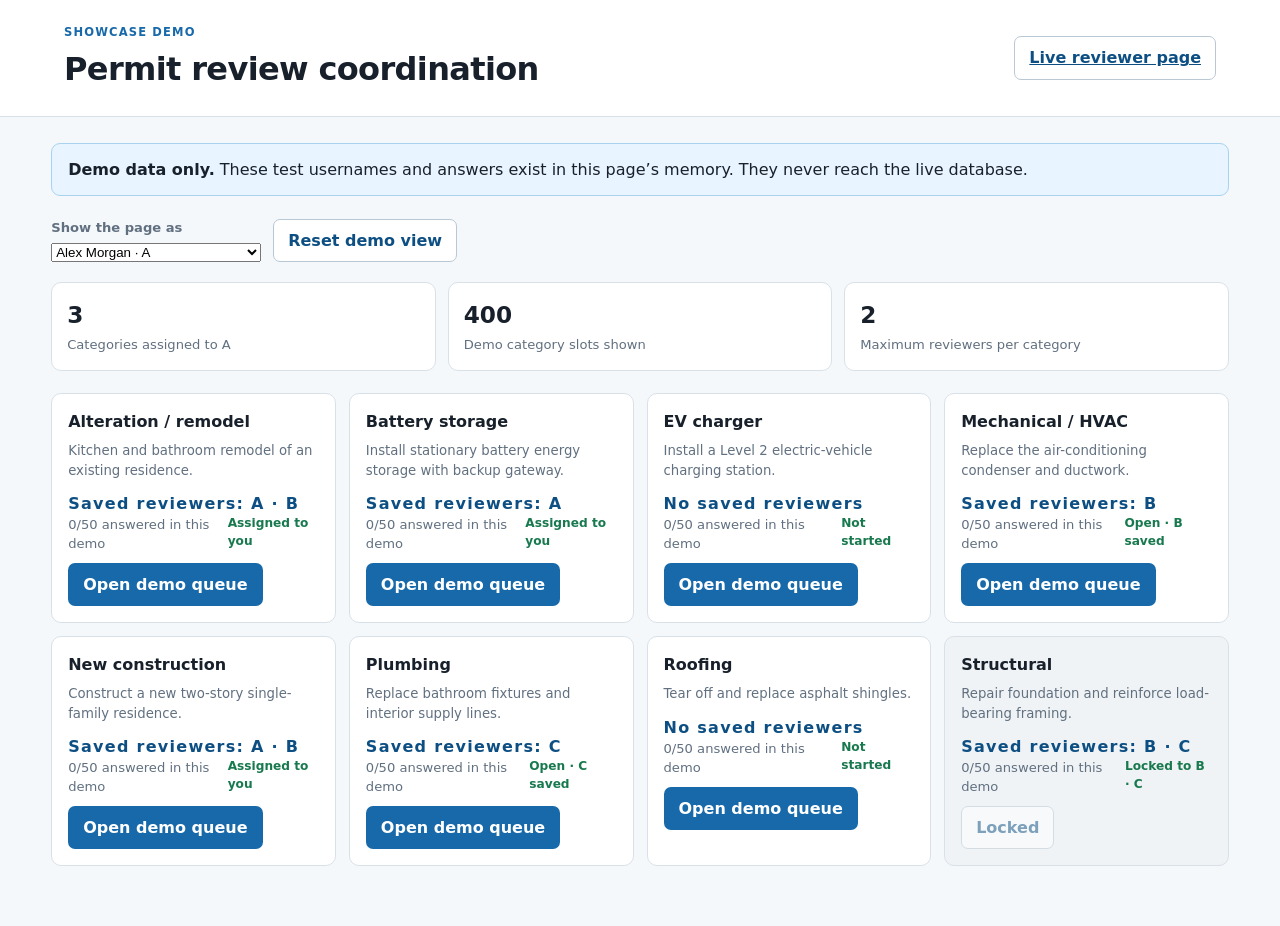
==== showcase.html @ 45c5281c "Add live staticver review backend" ====
<!doctype html>
<html lang="en">
<head>
  <meta charset="utf-8">
  <meta name="viewport" content="width=device-width, initial-scale=1">
  <title>Permit review showcase</title>
  <link rel="stylesheet" href="styles.css">
  <style>
    .demo-banner { background:#e8f4ff; border:1px solid #a9d2ee; border-radius:9px; padding:14px 16px; margin-bottom:22px; }
    .demo-controls { display:flex; gap:12px; align-items:end; flex-wrap:wrap; margin:20px 0; }
    .demo-controls label { display:grid; gap:6px; font-size:.82rem; font-weight:700; color:var(--muted); }
    .demo-controls select { min-width:210px; }
    .demo-queue { display:grid; grid-template-columns:repeat(auto-fit,minmax(270px,1fr)); gap:13px; }
    .demo-card { background:#fff; border:1px solid var(--line); border-radius:10px; padding:16px; }
    .demo-card h3 { margin:0 0 8px; font-size:1rem; }
    .demo-card p { color:var(--muted); font-size:.83rem; margin-bottom:12px; }
    .demo-card .initials { color:var(--blue-dark); font-weight:800; letter-spacing:.08em; }
    .demo-card.locked { background:#f0f3f5; }
    .demo-card button { margin-top:10px; }
    .demo-review { margin-top:22px; background:#fff; border:1px solid var(--line); border-radius:10px; padding:22px; }
    .demo-review[hidden] { display:none; }
  </style>
</head>
<body>
  <header class="site-header">
    <div><div class="eyebrow">Showcase demo</div><h1>Permit review coordination</h1></div>
    <a class="button secondary" href="/">Live reviewer page</a>
  </header>
  <main class="page-shell">
    <div class="demo-banner"><strong>Demo data only.</strong> These test usernames and answers exist in this page’s memory. They never reach the live database.</div>
    <div class="demo-controls">
      <label>Show the page as
        <select id="demoReviewer"><option value="Alex Morgan">Alex Morgan · A</option><option value="Brian Lee">Brian Lee · B</option><option value="Casey Patel">Casey Patel · C</option></select>
      </label>
      <button class="button secondary" id="resetDemo">Reset demo view</button>
    </div>
    <div id="demoSummary" class="summary-grid"></div>
    <div id="demoQueue" class="demo-queue"></div>
    <article id="demoReview" class="demo-review" hidden></article>
  </main>
  <script>
    const demo = {
      "ALTERATION_REMODEL": {label:"Alteration / remodel", permits:50, reviewers:["A","B"], sample:"Kitchen and bathroom remodel of an existing residence."},
      "BATTERY_STORAGE": {label:"Battery storage", permits:50, reviewers:["A"], sample:"Install stationary battery energy storage with backup gateway."},
      "EV_CHARGER": {label:"EV charger", permits:50, reviewers:[], sample:"Install a Level 2 electric-vehicle charging station."},
      "MECHANICAL_HVAC": {label:"Mechanical / HVAC", permits:50, reviewers:["B"], sample:"Replace the air-conditioning condenser and ductwork."},
      "NEW_CONSTRUCTION": {label:"New construction", permits:50, reviewers:["A","B"], sample:"Construct a new two-story single-family residence."},
      "PLUMBING": {label:"Plumbing", permits:50, reviewers:["C"], sample:"Replace bathroom fixtures and interior supply lines."},
      "ROOFING": {label:"Roofing", permits:50, reviewers:[], sample:"Tear off and replace asphalt shingles."},
      "STRUCTURAL": {label:"Structural", permits:50, reviewers:["B","C"], sample:"Repair foundation and reinforce load-bearing framing."}
    };
    const names = {"Alex Morgan":"A", "Brian Lee":"B", "Casey Patel":"C"};
    function render() {
      const current = names[document.querySelector('#demoReviewer').value];
      const categories = Object.values(demo);
      const assigned = categories.filter(c => c.reviewers.includes(current)).length;
      document.querySelector('#demoSummary').innerHTML = `<div class="summary-card"><span class="summary-value">${assigned}</span><span class="summary-label">Categories assigned to ${current}</span></div><div class="summary-card"><span class="summary-value">${categories.length * 50}</span><span class="summary-label">Demo category slots shown</span></div><div class="summary-card"><span class="summary-value">2</span><span class="summary-label">Maximum reviewers per category</span></div>`;
      document.querySelector('#demoQueue').innerHTML = categories.map((c, index) => { const locked = c.reviewers.length >= 2 && !c.reviewers.includes(current); const status = locked ? `Locked to ${c.reviewers.join(' · ')}` : c.reviewers.includes(current) ? 'Assigned to you' : c.reviewers.length ? `Open · ${c.reviewers.join(' · ')} saved` : 'Not started'; return `<article class="demo-card ${locked?'locked':''}"><h3>${c.label}</h3><p>${c.sample}</p><div class="initials">${c.reviewers.length ? 'Saved reviewers: '+c.reviewers.join(' · ') : 'No saved reviewers'}</div><div class="category-subline"><span>0/${c.permits} answered in this demo</span><span class="category-status">${status}</span></div><button class="button ${locked?'secondary':'primary'} demo-open" data-key="${Object.keys(demo)[index]}" ${locked?'disabled':''}>${locked?'Locked':'Open demo queue'}</button></article>`; }).join('');
      document.querySelectorAll('.demo-open').forEach(b => b.addEventListener('click', () => { const c = demo[b.dataset.key]; const panel = document.querySelector('#demoReview'); panel.hidden = false; panel.innerHTML = `<div class="eyebrow">Demo queue</div><h2>${c.label}</h2><p><strong>Example permit:</strong> ${c.sample}</p><p><strong>Saved reviewer initials:</strong> ${c.reviewers.join(' · ') || 'None'}<br><strong>Current demo reviewer:</strong> ${current} · ${names[document.querySelector('#demoReviewer').value]}</p><div class="notice info">A real saved answer would add this reviewer’s initial and start the server timing record. This showcase does not write anything.</div>`; panel.scrollIntoView({behavior:'smooth'}); }));
    }
    document.querySelector('#demoReviewer').addEventListener('change', render); document.querySelector('#resetDemo').addEventListener('click', render); render();
  </script>
</body>
</html>
---- styles.css ----
:root {
  --ink: #18212b;
  --muted: #617080;
  --line: #d9e1e8;
  --panel: #ffffff;
  --wash: #f5f8fb;
  --blue: #1769aa;
  --blue-dark: #0d4f83;
  --green: #18794e;
  --amber-bg: #fff6dc;
  --amber-line: #ead18a;
  font-family: Inter, ui-sans-serif, system-ui, -apple-system, BlinkMacSystemFont, "Segoe UI", sans-serif;
}
* { box-sizing: border-box; }
body { margin: 0; color: var(--ink); background: var(--wash); line-height: 1.45; }
button, input, textarea { font: inherit; }
.site-header { background: #fff; border-bottom: 1px solid var(--line); padding: 24px clamp(20px, 5vw, 72px); display: flex; justify-content: space-between; gap: 20px; align-items: center; }
h1, h2, p { margin-top: 0; }
h1 { margin-bottom: 0; font-size: clamp(1.45rem, 2.7vw, 2rem); letter-spacing: -.02em; }
h2 { margin-bottom: 8px; font-size: 1.35rem; }
.eyebrow { color: var(--blue); text-transform: uppercase; letter-spacing: .1em; font-size: .72rem; font-weight: 750; margin-bottom: 5px; }
.header-actions, .review-actions { display: flex; gap: 10px; align-items: center; }
.page-shell { max-width: 1320px; margin: 0 auto; padding: 26px clamp(16px, 4vw, 54px) 60px; }
.notice { border: 1px solid var(--line); border-radius: 9px; padding: 12px 15px; margin-bottom: 22px; font-size: .91rem; }
.notice.warning { background: var(--amber-bg); border-color: var(--amber-line); }
.notice.info { background: #eef7ff; border-color: #b9d9f2; margin-top: 15px; }
.intro-row { display: flex; justify-content: space-between; gap: 24px; align-items: end; margin: 22px 0 10px; }
.muted { color: var(--muted); }
.name-field, .notes-field { display: grid; gap: 7px; font-size: .82rem; font-weight: 700; color: var(--muted); }
input, textarea { color: var(--ink); background: #fff; border: 1px solid #bdc9d4; border-radius: 7px; padding: 10px 12px; }
.name-field input { min-width: 250px; }
.button { border: 1px solid transparent; border-radius: 7px; cursor: pointer; padding: 9px 14px; font-weight: 700; }
.button.primary { color: #fff; background: var(--blue); }
.button.primary:hover { background: var(--blue-dark); }
.button.secondary { color: var(--blue-dark); background: #fff; border-color: #b9c8d5; }
.button:disabled { cursor: not-allowed; opacity: .5; }
.status-line { min-height: 26px; color: var(--muted); font-size: .88rem; }
.summary-grid { display: grid; grid-template-columns: repeat(3, 1fr); gap: 12px; margin: 8px 0 22px; }
.summary-card { background: var(--panel); border: 1px solid var(--line); border-radius: 10px; padding: 15px; }
.summary-value { display: block; font-size: 1.45rem; font-weight: 760; }
.summary-label { color: var(--muted); font-size: .82rem; }
.category-grid { display: grid; grid-template-columns: repeat(auto-fit, minmax(270px, 1fr)); gap: 13px; }
.category-card { background: var(--panel); border: 1px solid var(--line); border-radius: 10px; padding: 16px; display: flex; flex-direction: column; gap: 12px; min-height: 164px; }
.category-card h3 { font-size: 1rem; margin: 0; }
.category-subline { color: var(--muted); font-size: .82rem; display: flex; justify-content: space-between; gap: 8px; }
.category-status { font-size: .76rem; font-weight: 750; color: var(--green); }
.category-card .button { align-self: start; margin-top: auto; }
.claim-preview { color: var(--muted); font-size: .78rem; min-height: 19px; }
.review-toolbar { display: flex; align-items: center; gap: 18px; margin-bottom: 22px; }
.review-toolbar > div:nth-child(2) { flex: 1; }
.reviewer-badge { background: #e5f1fa; color: var(--blue-dark); border-radius: 99px; padding: 7px 12px; font-size: .82rem; font-weight: 750; }
.review-layout { display: grid; grid-template-columns: 280px minmax(0, 1fr); gap: 18px; align-items: start; }
.queue-sidebar, .review-card { background: var(--panel); border: 1px solid var(--line); border-radius: 10px; }
.queue-sidebar { overflow: hidden; max-height: calc(100vh - 180px); overflow-y: auto; }
.sidebar-heading { padding: 13px 15px; border-bottom: 1px solid var(--line); font-size: .78rem; font-weight: 750; color: var(--muted); text-transform: uppercase; letter-spacing: .06em; display: flex; justify-content: space-between; }
.queue-item { width: 100%; text-align: left; padding: 12px 15px; border: 0; border-bottom: 1px solid #edf1f4; background: #fff; cursor: pointer; color: var(--ink); }
.queue-item:hover, .queue-item.selected { background: #eef7ff; }
.queue-item .queue-number { color: var(--muted); font-size: .75rem; }
.queue-item .queue-summary { display: block; white-space: nowrap; overflow: hidden; text-overflow: ellipsis; font-size: .81rem; margin: 3px 0; }
.queue-item .queue-reviewers { color: var(--blue); font-size: .72rem; }
.review-card { padding: clamp(18px, 4vw, 34px); }
.permit-topline, .claim-line { display: flex; justify-content: space-between; gap: 15px; color: var(--muted); font-size: .8rem; font-weight: 700; }
.permit-description { font-size: clamp(1.2rem, 2vw, 1.6rem); font-weight: 680; letter-spacing: -.015em; margin: 25px 0 12px; }
.permit-meta { color: var(--muted); font-size: .86rem; padding-bottom: 18px; border-bottom: 1px solid var(--line); }
.claim-line { padding: 15px 0 0; }
.claim-line span:last-child { color: var(--blue-dark); }
fieldset { border: 0; padding: 0; margin: 28px 0 20px; }
legend { font-weight: 760; margin-bottom: 12px; }
.choice { display: flex; gap: 11px; border: 1px solid var(--line); border-radius: 8px; padding: 12px 14px; margin: 8px 0; cursor: pointer; }
.choice:has(input:checked) { background: #eef7ff; border-color: #78b1d8; }
.choice span { display: grid; gap: 2px; }
.choice small { color: var(--muted); }
.notes-field { margin: 22px 0; }
.notes-field textarea { resize: vertical; min-height: 92px; }
.notes-field .muted { font-weight: 500; margin-left: 6px; }
.keyboard-hint { color: var(--muted); font-size: .76rem; margin-top: 12px; }
dialog { border: 0; border-radius: 12px; box-shadow: 0 18px 60px #10213340; max-width: 540px; padding: 0; color: var(--ink); }
dialog::backdrop { background: #13243580; }
.dialog-header { display: flex; justify-content: space-between; align-items: center; border-bottom: 1px solid var(--line); padding: 16px 20px; }
.dialog-header h2 { margin: 0; }
.icon-button { border: 0; background: transparent; font-size: 1.6rem; cursor: pointer; color: var(--muted); }
.help-content { padding: 20px; }
@media (max-width: 800px) { .site-header, .intro-row, .review-toolbar { align-items: flex-start; flex-direction: column; } .header-actions { width: 100%; } .name-field, .name-field input { width: 100%; min-width: 0; } .summary-grid { grid-template-columns: 1fr; } .review-layout { grid-template-columns: 1fr; } .queue-sidebar { max-height: 250px; } .reviewer-badge { align-self: flex-start; } }
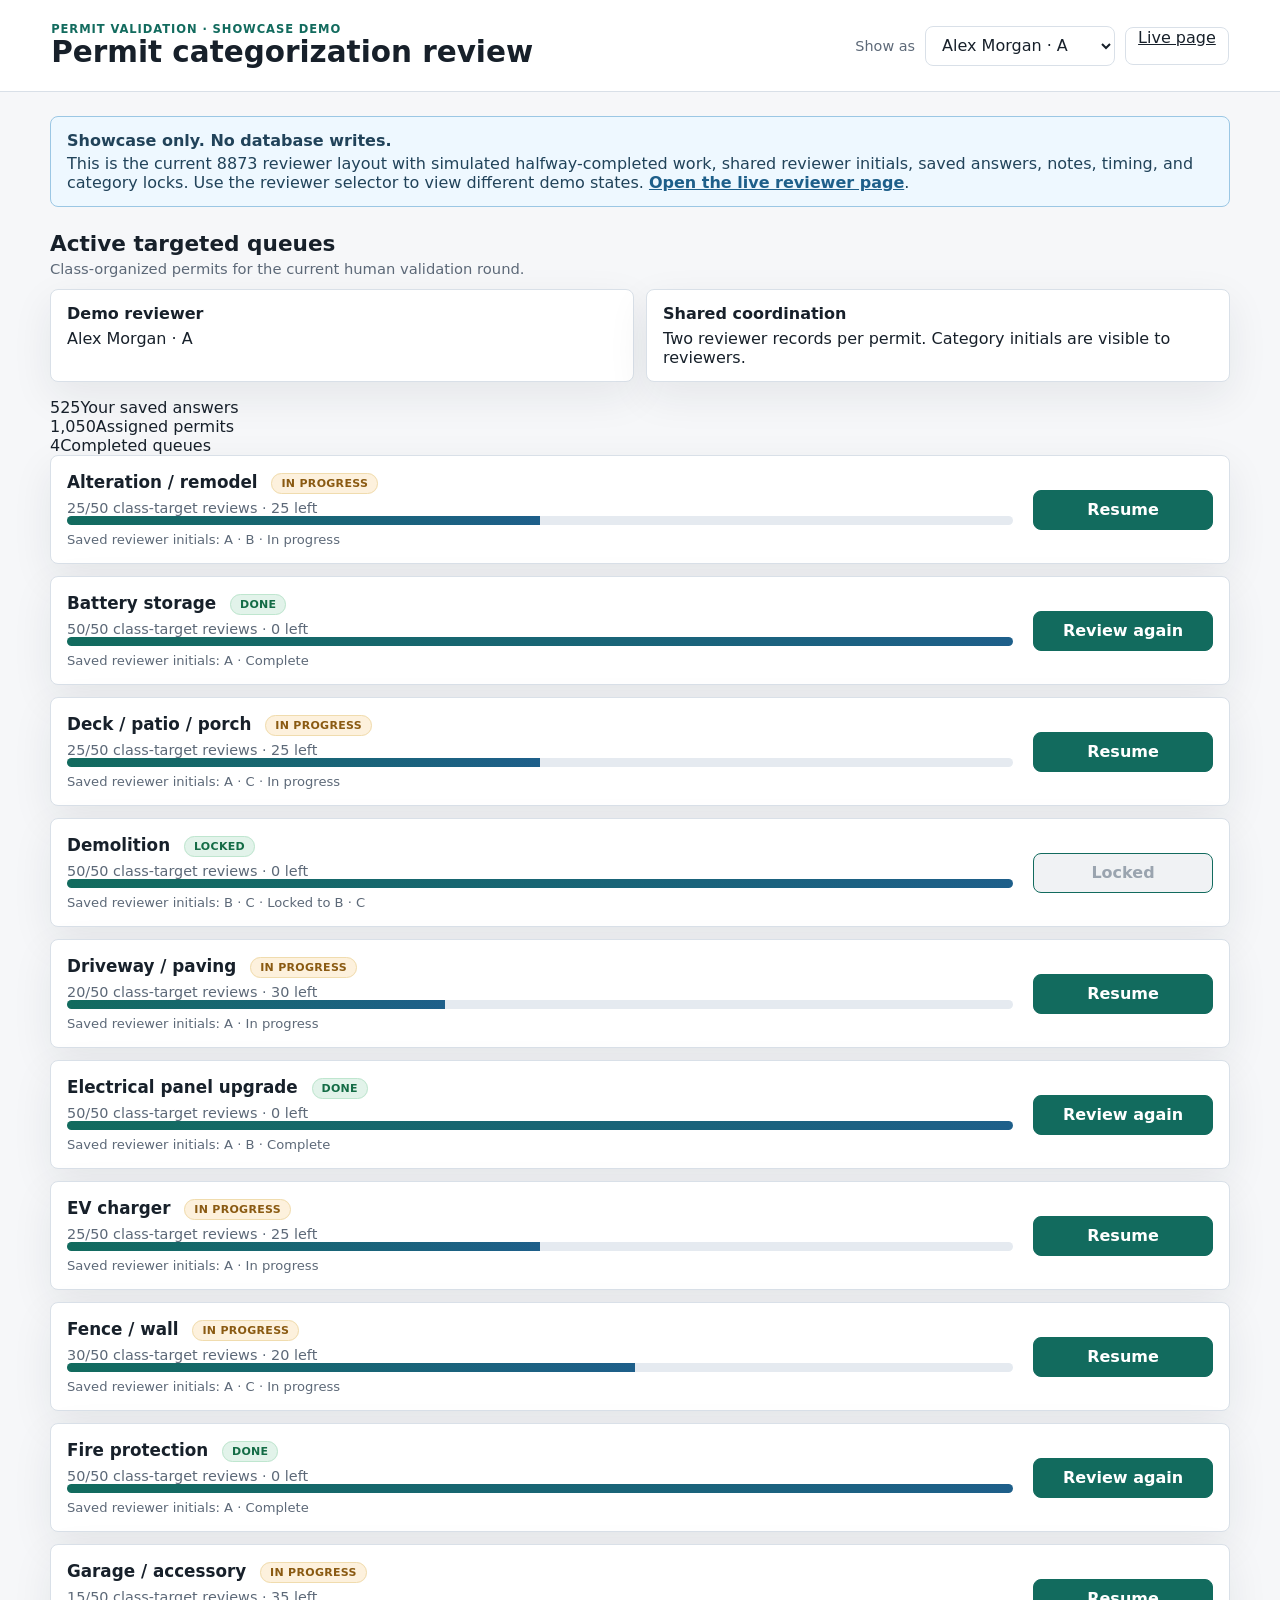
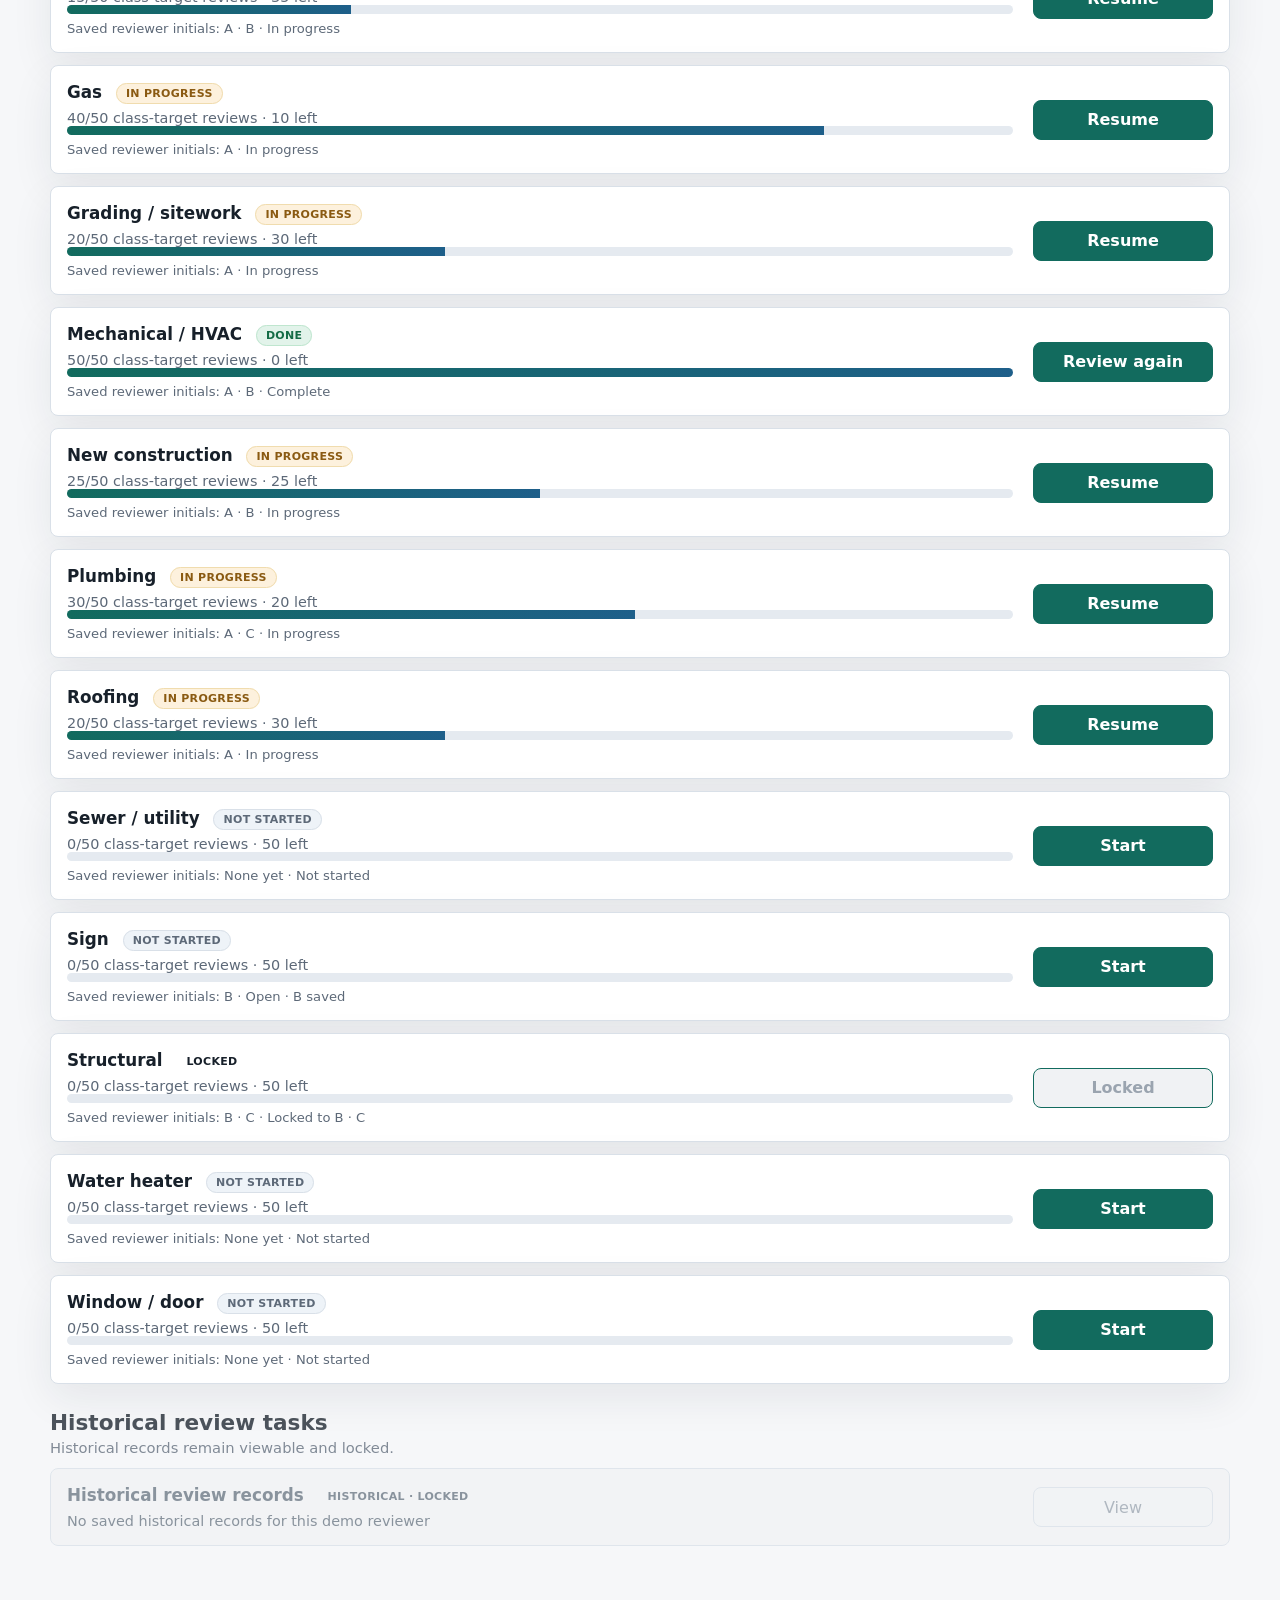
==== commit 80c5b9d8: "Show realistic halfway review demo" ====
--- a/showcase.html
+++ b/showcase.html
@@ -3,62 +3,138 @@
 <head>
   <meta charset="utf-8">
   <meta name="viewport" content="width=device-width, initial-scale=1">
-  <title>Permit review showcase</title>
-  <link rel="stylesheet" href="styles.css">
+  <title>Permit Validation Showcase</title>
+  <link rel="stylesheet" href="/static/styles.css">
   <style>
-    .demo-banner { background:#e8f4ff; border:1px solid #a9d2ee; border-radius:9px; padding:14px 16px; margin-bottom:22px; }
-    .demo-controls { display:flex; gap:12px; align-items:end; flex-wrap:wrap; margin:20px 0; }
-    .demo-controls label { display:grid; gap:6px; font-size:.82rem; font-weight:700; color:var(--muted); }
-    .demo-controls select { min-width:210px; }
-    .demo-queue { display:grid; grid-template-columns:repeat(auto-fit,minmax(270px,1fr)); gap:13px; }
-    .demo-card { background:#fff; border:1px solid var(--line); border-radius:10px; padding:16px; }
-    .demo-card h3 { margin:0 0 8px; font-size:1rem; }
-    .demo-card p { color:var(--muted); font-size:.83rem; margin-bottom:12px; }
-    .demo-card .initials { color:var(--blue-dark); font-weight:800; letter-spacing:.08em; }
-    .demo-card.locked { background:#f0f3f5; }
-    .demo-card button { margin-top:10px; }
-    .demo-review { margin-top:22px; background:#fff; border:1px solid var(--line); border-radius:10px; padding:22px; }
-    .demo-review[hidden] { display:none; }
+    .showcase-banner { margin: 24px auto 0; width: min(1180px, calc(100% - 32px)); border: 1px solid #9bc7e4; border-radius: 8px; padding: 14px 16px; background: #eef8ff; color: #21435a; }
+    .showcase-banner strong { display: block; margin-bottom: 4px; }
+    .showcase-banner a { color: #1e5f8a; font-weight: 700; }
+    .demo-only { color: var(--muted); font-size: .82rem; }
+    .demo-reviewer { min-width: 190px; }
+    .demo-card-note { color: var(--muted); font-size: .82rem; margin-top: 7px; }
+    .demo-review-shell { margin-top: 24px; }
+    .demo-review-shell .narrow-choice.selected { border-color: var(--good); background: #e9f7ef; box-shadow: 0 0 0 2px rgba(18,116,71,.12); }
+    .demo-review-shell .demo-disabled { opacity: .72; pointer-events: none; }
+    .demo-review-shell .demo-save-note { margin-top: 14px; border: 1px solid #d9c8a4; background: #fffaf0; color: #79551b; border-radius: 8px; padding: 12px 14px; }
+    .demo-review-shell .permit-panel small { display: block; color: var(--muted); margin-top: 9px; }
   </style>
 </head>
 <body>
-  <header class="site-header">
-    <div><div class="eyebrow">Showcase demo</div><h1>Permit review coordination</h1></div>
-    <a class="button secondary" href="/">Live reviewer page</a>
+  <header class="topbar">
+    <div>
+      <div class="eyebrow">Permit validation · showcase demo</div>
+      <h1>Permit categorization review</h1>
+    </div>
+    <div class="top-actions">
+      <label class="reviewer-label" for="demoReviewer">Show as</label>
+      <select id="demoReviewer" class="reviewer-input demo-reviewer">
+        <option value="A">Alex Morgan · A</option>
+        <option value="B">Brian Lee · B</option>
+        <option value="C">Casey Patel · C</option>
+      </select>
+      <a class="icon-text" href="/">Live page</a>
+    </div>
   </header>
-  <main class="page-shell">
-    <div class="demo-banner"><strong>Demo data only.</strong> These test usernames and answers exist in this page’s memory. They never reach the live database.</div>
-    <div class="demo-controls">
-      <label>Show the page as
-        <select id="demoReviewer"><option value="Alex Morgan">Alex Morgan · A</option><option value="Brian Lee">Brian Lee · B</option><option value="Casey Patel">Casey Patel · C</option></select>
-      </label>
-      <button class="button secondary" id="resetDemo">Reset demo view</button>
-    </div>
-    <div id="demoSummary" class="summary-grid"></div>
-    <div id="demoQueue" class="demo-queue"></div>
-    <article id="demoReview" class="demo-review" hidden></article>
-  </main>
+  <div class="showcase-banner">
+    <strong>Showcase only. No database writes.</strong>
+    This is the current 8873 reviewer layout with simulated halfway-completed work, shared reviewer initials, saved answers, notes, timing, and category locks. Use the reviewer selector to view different demo states. <a href="/">Open the live reviewer page</a>.
+  </div>
+  <main id="app"></main>
+
   <script>
-    const demo = {
-      "ALTERATION_REMODEL": {label:"Alteration / remodel", permits:50, reviewers:["A","B"], sample:"Kitchen and bathroom remodel of an existing residence."},
-      "BATTERY_STORAGE": {label:"Battery storage", permits:50, reviewers:["A"], sample:"Install stationary battery energy storage with backup gateway."},
-      "EV_CHARGER": {label:"EV charger", permits:50, reviewers:[], sample:"Install a Level 2 electric-vehicle charging station."},
-      "MECHANICAL_HVAC": {label:"Mechanical / HVAC", permits:50, reviewers:["B"], sample:"Replace the air-conditioning condenser and ductwork."},
-      "NEW_CONSTRUCTION": {label:"New construction", permits:50, reviewers:["A","B"], sample:"Construct a new two-story single-family residence."},
-      "PLUMBING": {label:"Plumbing", permits:50, reviewers:["C"], sample:"Replace bathroom fixtures and interior supply lines."},
-      "ROOFING": {label:"Roofing", permits:50, reviewers:[], sample:"Tear off and replace asphalt shingles."},
-      "STRUCTURAL": {label:"Structural", permits:50, reviewers:["B","C"], sample:"Repair foundation and reinforce load-bearing framing."}
-    };
-    const names = {"Alex Morgan":"A", "Brian Lee":"B", "Casey Patel":"C"};
-    function render() {
-      const current = names[document.querySelector('#demoReviewer').value];
-      const categories = Object.values(demo);
-      const assigned = categories.filter(c => c.reviewers.includes(current)).length;
-      document.querySelector('#demoSummary').innerHTML = `<div class="summary-card"><span class="summary-value">${assigned}</span><span class="summary-label">Categories assigned to ${current}</span></div><div class="summary-card"><span class="summary-value">${categories.length * 50}</span><span class="summary-label">Demo category slots shown</span></div><div class="summary-card"><span class="summary-value">2</span><span class="summary-label">Maximum reviewers per category</span></div>`;
-      document.querySelector('#demoQueue').innerHTML = categories.map((c, index) => { const locked = c.reviewers.length >= 2 && !c.reviewers.includes(current); const status = locked ? `Locked to ${c.reviewers.join(' · ')}` : c.reviewers.includes(current) ? 'Assigned to you' : c.reviewers.length ? `Open · ${c.reviewers.join(' · ')} saved` : 'Not started'; return `<article class="demo-card ${locked?'locked':''}"><h3>${c.label}</h3><p>${c.sample}</p><div class="initials">${c.reviewers.length ? 'Saved reviewers: '+c.reviewers.join(' · ') : 'No saved reviewers'}</div><div class="category-subline"><span>0/${c.permits} answered in this demo</span><span class="category-status">${status}</span></div><button class="button ${locked?'secondary':'primary'} demo-open" data-key="${Object.keys(demo)[index]}" ${locked?'disabled':''}>${locked?'Locked':'Open demo queue'}</button></article>`; }).join('');
-      document.querySelectorAll('.demo-open').forEach(b => b.addEventListener('click', () => { const c = demo[b.dataset.key]; const panel = document.querySelector('#demoReview'); panel.hidden = false; panel.innerHTML = `<div class="eyebrow">Demo queue</div><h2>${c.label}</h2><p><strong>Example permit:</strong> ${c.sample}</p><p><strong>Saved reviewer initials:</strong> ${c.reviewers.join(' · ') || 'None'}<br><strong>Current demo reviewer:</strong> ${current} · ${names[document.querySelector('#demoReviewer').value]}</p><div class="notice info">A real saved answer would add this reviewer’s initial and start the server timing record. This showcase does not write anything.</div>`; panel.scrollIntoView({behavior:'smooth'}); }));
+    const reviewerNames = {A: "Alex Morgan", B: "Brian Lee", C: "Casey Patel"};
+    const categories = [
+      {key:"alteration_remodel", label:"Alteration / remodel", done:{A:25,B:18,C:0}, reviewers:["A","B"], text:"Interior kitchen and bathroom remodel of an existing residence."},
+      {key:"battery_storage", label:"Battery storage", done:{A:50,B:22,C:0}, reviewers:["A"], text:"Install a stationary battery energy-storage system with backup gateway."},
+      {key:"deck_patio_porch", label:"Deck / patio / porch", done:{A:25,B:0,C:14}, reviewers:["A","C"], text:"Construct an attached wood deck with stairs at the rear of a residence."},
+      {key:"demolition", label:"Demolition", done:{A:50,B:0,C:0}, reviewers:["B","C"], text:"Demolish the existing single-family residence and foundation."},
+      {key:"driveway_paving", label:"Driveway / paving", done:{A:20,B:8,C:0}, reviewers:["A"], text:"Replace the concrete driveway approach and sidewalk with new paving."},
+      {key:"electrical_panel_upgrade", label:"Electrical panel upgrade", done:{A:50,B:31,C:0}, reviewers:["A","B"], text:"Upgrade the main service from 100A to 200A and replace the meter-main."},
+      {key:"ev_charger", label:"EV charger", done:{A:25,B:0,C:0}, reviewers:["A"], text:"Install a 240V dedicated circuit and Level 2 EV charger in the garage."},
+      {key:"fence_wall", label:"Fence / wall", done:{A:30,B:0,C:20}, reviewers:["A","C"], text:"Install a cedar fence and a masonry retaining wall."},
+      {key:"fire_protection", label:"Fire protection", done:{A:50,B:0,C:0}, reviewers:["A"], text:"Install an NFPA 13D fire sprinkler system throughout the residence."},
+      {key:"garage_accessory", label:"Garage / accessory", done:{A:15,B:17,C:0}, reviewers:["A","B"], text:"Construct a new detached garage behind the principal residence."},
+      {key:"gas", label:"Gas", done:{A:40,B:0,C:0}, reviewers:["A"], text:"Extend fuel-gas piping to a range and dryer."},
+      {key:"grading_sitework", label:"Grading / sitework", done:{A:20,B:0,C:0}, reviewers:["A"], text:"Perform rough grading and excavation with erosion control."},
+      {key:"mechanical_hvac", label:"Mechanical / HVAC", done:{A:50,B:24,C:0}, reviewers:["A","B"], text:"Replace the gas furnace and air conditioner with new ductwork."},
+      {key:"new_construction", label:"New construction", done:{A:25,B:50,C:0}, reviewers:["A","B"], text:"Construct a new two-story single-family residence."},
+      {key:"plumbing", label:"Plumbing", done:{A:30,B:0,C:21}, reviewers:["A","C"], text:"Repipe two bathrooms and replace fixtures and drain lines."},
+      {key:"roofing", label:"Roofing", done:{A:20,B:0,C:0}, reviewers:["A"], text:"Tear off and reroof the existing residence with asphalt shingles."},
+      {key:"sewer_utility", label:"Sewer / utility", done:{A:0,B:0,C:0}, reviewers:[], text:"Replace the sewer lateral from the house to the city main."},
+      {key:"sign", label:"Sign", done:{A:0,B:0,C:0}, reviewers:["B"], text:"Install an illuminated wall sign for a retail tenant."},
+      {key:"structural", label:"Structural", done:{A:0,B:40,C:12}, reviewers:["B","C"], text:"Repair the foundation and reinforce load-bearing framing."},
+      {key:"water_heater", label:"Water heater", done:{A:0,B:0,C:0}, reviewers:[], text:"Replace a 50-gallon gas water heater with a tankless unit."},
+      {key:"window_door", label:"Window / door", done:{A:0,B:0,C:0}, reviewers:[], text:"Replace twelve windows and two exterior doors like-for-like."}
+    ];
+
+    const app = document.querySelector("#app");
+    let selectedReviewer = "A";
+    let openCategory = null;
+
+    function esc(value) { return String(value ?? "").replace(/[&<>"']/g, c => ({"&":"&amp;","<":"&lt;",">":"&gt;","\"":"&quot;","'":"&#39;"}[c])); }
+    function reviewerInitials(row) { return row.reviewers.length ? row.reviewers.join(" · ") : "None yet"; }
+    function status(row) {
+      const mine = row.reviewers.includes(selectedReviewer);
+      if (row.reviewers.length >= 2 && !mine) return `Locked to ${reviewerInitials(row)}`;
+      const done = row.done[selectedReviewer] || 0;
+      if (mine && done >= 50) return "Complete";
+      if (mine && done) return "In progress";
+      if (row.reviewers.length) return `Open · ${reviewerInitials(row)} saved`;
+      return "Not started";
     }
-    document.querySelector('#demoReviewer').addEventListener('change', render); document.querySelector('#resetDemo').addEventListener('click', render); render();
+    function locked(row) { return row.reviewers.length >= 2 && !row.reviewers.includes(selectedReviewer); }
+    function renderDashboard() {
+      openCategory = null;
+      const completed = categories.reduce((sum, row) => sum + (row.done[selectedReviewer] || 0), 0);
+      const completeQueues = categories.filter(row => row.reviewers.includes(selectedReviewer) && (row.done[selectedReviewer] || 0) >= 50).length;
+      const rows = categories.map(row => {
+        const done = row.done[selectedReviewer] || 0;
+        const isLocked = locked(row);
+        const button = isLocked ? "Locked" : done >= 50 ? "Review again" : done ? "Resume" : "Start";
+        return `<section class="sample-row ${isLocked ? "demo-locked" : ""}">
+          <div class="sample-main">
+            <div class="sample-title">${esc(row.label)} <span class="task-badge ${done >= 50 ? "done" : done ? "in_progress" : isLocked ? "locked" : "not_started"}">${esc(isLocked ? "Locked" : done >= 50 ? "Done" : done ? "In progress" : "Not started")}</span></div>
+            <div class="sample-meta">${done}/50 class-target reviews · ${50 - done} left</div>
+            <div class="bar"><div style="width:${done * 2}%"></div></div>
+            <div class="demo-card-note">Saved reviewer initials: ${esc(reviewerInitials(row))} · ${esc(status(row))}</div>
+          </div>
+          <div class="sample-actions"><button class="primary-action" data-open="${esc(row.key)}" ${isLocked ? "disabled" : ""}>${button}</button></div>
+        </section>`;
+      }).join("");
+      app.innerHTML = `<section class="queue-section">
+        <div class="queue-section-head"><h2>Active targeted queues</h2><p>Class-organized permits for the current human validation round.</p></div>
+        <div class="review-mode-guide"><div><strong>Demo reviewer</strong><span>${esc(reviewerNames[selectedReviewer])} · ${selectedReviewer}</span></div><div><strong>Shared coordination</strong><span>Two reviewer records per permit. Category initials are visible to reviewers.</span></div></div>
+        <section class="summary-grid"><div class="summary-card"><span class="summary-value">${completed}</span><span class="summary-label">Your saved answers</span></div><div class="summary-card"><span class="summary-value">1,050</span><span class="summary-label">Assigned permits</span></div><div class="summary-card"><span class="summary-value">${completeQueues}</span><span class="summary-label">Completed queues</span></div></section>
+        <section class="sample-list">${rows}</section>
+      </section>
+      <section class="queue-section historical-section"><div class="queue-section-head"><h2>Historical review tasks</h2><p>Historical records remain viewable and locked.</p></div><section class="sample-list"><section class="sample-row historical-task"><div class="sample-main"><div class="sample-title">Historical review records <span class="task-badge locked">Historical · locked</span></div><div class="sample-meta">No saved historical records for this demo reviewer</div></div><div class="sample-actions"><button disabled>View</button></div></section></section></section>`;
+      document.querySelectorAll("[data-open]").forEach(button => button.addEventListener("click", () => renderReview(button.dataset.open)));
+    }
+
+    function renderReview(key) {
+      const row = categories.find(item => item.key === key);
+      if (!row || locked(row)) return;
+      openCategory = key;
+      const done = row.done[selectedReviewer] || 0;
+      const selected = done > 0 ? row.key : "";
+      app.innerHTML = `<section class="review-shell demo-review-shell">
+        <div class="review-header"><button id="demoHome">Home</button><div><div class="eyebrow">Narrow review · showcase</div><h2>${esc(reviewerNames[selectedReviewer])} — Targeted review · ${esc(row.label)}</h2></div><div class="review-nav"><button id="demoBack" ${done ? "" : "disabled"}>Back</button><span>${Math.max(1, done + 1)} / 50</span><button id="demoForward">Forward</button></div></div>
+        <section class="permit-panel"><p>${esc(row.text)}</p><small>Permit 99067-DEMO-${String(done + 1).padStart(4, "0")} · Saved reviewers: ${esc(reviewerInitials(row))}</small></section>
+        <section class="narrow-panel">
+          <div class="narrow-head">What specific type of work is this permit? <span class="muted">— ${esc(row.label.includes("/") ? "Building and trades" : "Targeted class")}</span></div>
+          <div class="narrow-grid demo-disabled"><button class="narrow-choice ${selected === "alteration_remodel" ? "selected" : ""}"><b>1</b><span>${esc(row.label)}</span></button><button class="narrow-choice"><b>2</b><span>Another active category</span></button><button class="narrow-choice"><b>3</b><span>Not applicable</span></button></div>
+          <div class="narrow-actions demo-disabled"><button class="narrow-none"><b>8</b>None of these apply</button><button class="narrow-skip"><b>9</b>Skip for now</button></div>
+          <input id="noteField" type="text" value="Main scope is supported by the permit description." disabled>
+        </section>
+        <div class="demo-save-note"><strong>Demo state:</strong> This permit already has a saved answer and timing record. Controls are disabled in the showcase. Nothing on this page reaches the live database.</div>
+      </section>`;
+      document.querySelector("#demoHome").onclick = renderDashboard;
+      document.querySelector("#demoBack").onclick = () => renderReview(key);
+      document.querySelector("#demoForward").onclick = () => renderReview(key);
+    }
+
+    document.querySelector("#demoReviewer").addEventListener("change", event => { selectedReviewer = event.target.value; renderDashboard(); });
+    renderDashboard();
   </script>
 </body>
 </html>
--- a/static/styles.css
+++ b/static/styles.css
@@ -0,0 +1,950 @@
+:root {
+  --bg: #f6f7f9;
+  --panel: #ffffff;
+  --panel-2: #eef3f8;
+  --text: #17202a;
+  --muted: #5d6978;
+  --line: #d9e0e8;
+  --accent: #126b5e;
+  --accent-2: #1e5f8a;
+  --warn: #b45309;
+  --bad: #b91c1c;
+  --good: #127447;
+  --shadow: 0 14px 40px rgba(20, 35, 50, 0.08);
+  font-family: Inter, ui-sans-serif, system-ui, -apple-system, BlinkMacSystemFont, "Segoe UI", sans-serif;
+}
+
+* {
+  box-sizing: border-box;
+}
+
+body {
+  margin: 0;
+  background: var(--bg);
+  color: var(--text);
+}
+
+button,
+input,
+select {
+  font: inherit;
+}
+
+button {
+  border: 1px solid var(--line);
+  background: var(--panel);
+  color: var(--text);
+  min-height: 40px;
+  padding: 0 14px;
+  border-radius: 8px;
+  cursor: pointer;
+}
+
+button:hover:not(:disabled) {
+  border-color: #9bb0c4;
+  box-shadow: 0 2px 10px rgba(20, 35, 50, 0.08);
+}
+
+button:disabled {
+  color: #9aa4af;
+  cursor: not-allowed;
+  background: #f0f2f4;
+}
+
+.topbar {
+  min-height: 92px;
+  padding: 18px clamp(20px, 4vw, 56px);
+  display: flex;
+  align-items: center;
+  justify-content: space-between;
+  gap: 24px;
+  border-bottom: 1px solid var(--line);
+  background: rgba(255, 255, 255, 0.92);
+  position: sticky;
+  top: 0;
+  z-index: 10;
+  backdrop-filter: blur(10px);
+}
+
+.eyebrow {
+  color: var(--accent);
+  text-transform: uppercase;
+  font-weight: 800;
+  font-size: 0.72rem;
+  letter-spacing: 0.08em;
+}
+
+h1,
+h2,
+h3,
+p {
+  margin: 0;
+}
+
+h1 {
+  font-size: clamp(1.4rem, 2.3vw, 2.2rem);
+  line-height: 1.1;
+}
+
+h2 {
+  font-size: 1.35rem;
+}
+
+h3 {
+  font-size: 1rem;
+}
+
+.top-actions {
+  display: flex;
+  align-items: center;
+  gap: 10px;
+  flex-wrap: wrap;
+}
+
+.reviewer-label {
+  color: var(--muted);
+  font-size: 0.9rem;
+}
+
+.reviewer-input,
+.search,
+.review-fields input,
+.review-fields select {
+  min-height: 40px;
+  border: 1px solid var(--line);
+  border-radius: 8px;
+  background: white;
+  color: var(--text);
+  padding: 0 12px;
+}
+
+.reviewer-input {
+  width: 170px;
+}
+
+main {
+  width: min(1180px, calc(100% - 32px));
+  margin: 24px auto 64px;
+}
+
+.notice,
+.complete,
+.error-panel,
+.score-panel,
+.history-panel,
+.name-gate {
+  background: var(--panel);
+  border: 1px solid var(--line);
+  border-radius: 8px;
+  padding: 18px;
+  box-shadow: var(--shadow);
+}
+
+.notice {
+  margin-bottom: 16px;
+  color: var(--muted);
+}
+
+.name-gate {
+  margin-bottom: 16px;
+  display: grid;
+  gap: 4px;
+  border-color: #d9c8a4;
+  background: #fffaf0;
+}
+
+.history-panel td span,
+.score-panel p {
+  color: var(--muted);
+}
+
+.review-mode-guide {
+  display: grid;
+  grid-template-columns: repeat(2, minmax(0, 1fr));
+  gap: 12px;
+  margin-bottom: 16px;
+}
+
+.review-mode-guide > div {
+  background: var(--panel);
+  border: 1px solid var(--line);
+  border-radius: 8px;
+  padding: 14px 16px;
+  box-shadow: var(--shadow);
+}
+
+.review-mode-guide strong {
+  display: block;
+  margin-bottom: 6px;
+}
+
+.review-mode-guide p {
+  color: var(--muted);
+  font-size: 0.9rem;
+  line-height: 1.45;
+}
+
+.sample-list {
+  display: grid;
+  gap: 12px;
+}
+
+.queue-section {
+  margin-bottom: 26px;
+}
+
+.queue-section-head {
+  margin: 0 0 12px;
+}
+
+.queue-section-head h2 {
+  margin-bottom: 4px;
+}
+
+.queue-section-head p {
+  color: var(--muted);
+  font-size: 0.92rem;
+}
+
+.historical-section {
+  opacity: 0.76;
+}
+
+.sample-row.historical-task {
+  background: #f1f3f5;
+  box-shadow: none;
+}
+
+.historical-task .sample-title,
+.historical-task .sample-meta {
+  color: #687481;
+}
+
+.locked-label {
+  color: #7a8793;
+  font-size: 0.84rem;
+  text-align: right;
+}
+
+.historical-view {
+  border: 1px solid #c7cdd3;
+  background: #e3e7eb;
+  color: #687481;
+  border-radius: 8px;
+  padding: 8px 14px;
+  font-weight: 700;
+  cursor: pointer;
+}
+
+.historical-view:hover {
+  background: #d8dde2;
+}
+
+.historical-progress {
+  display: grid;
+  gap: 4px;
+  margin-top: 9px;
+  color: #7a8793;
+  font-size: 0.78rem;
+}
+
+.historical-progress-track {
+  height: 5px;
+  overflow: hidden;
+  border-radius: 999px;
+  background: #dfe3e7;
+}
+
+.historical-progress-track > div {
+  height: 100%;
+  border-radius: inherit;
+  background: #9ca8b2;
+}
+
+.readonly-panel {
+  margin-top: 14px;
+  padding: 14px 16px;
+  border: 1px solid var(--line);
+  border-radius: 10px;
+  background: var(--panel-2);
+  color: var(--muted);
+}
+
+.readonly-panel strong,
+.readonly-field b {
+  color: var(--text);
+}
+
+.readonly-panel p {
+  margin: 7px 0 12px;
+}
+
+.readonly-field {
+  margin-top: 8px;
+}
+
+.readonly-review .permit-panel {
+  opacity: .82;
+  filter: grayscale(.7);
+}
+
+.readonly-review .review-nav button,
+.readonly-review #homeBtn {
+  background: var(--panel-2);
+  color: var(--muted);
+  border-color: var(--line);
+}
+
+.sample-row {
+  display: grid;
+  grid-template-columns: minmax(0, 1fr) auto;
+  gap: 20px;
+  align-items: stretch;
+  background: var(--panel);
+  border: 1px solid var(--line);
+  border-radius: 8px;
+  padding: 16px;
+  box-shadow: var(--shadow);
+}
+
+.sample-title {
+  font-weight: 800;
+  font-size: 1.05rem;
+}
+
+.sample-meta,
+.permit-meta {
+  display: flex;
+  gap: 12px;
+  align-items: center;
+  flex-wrap: wrap;
+  margin-top: 8px;
+  color: var(--muted);
+  font-size: 0.9rem;
+}
+
+.status-dot {
+  width: 10px;
+  height: 10px;
+  border-radius: 50%;
+  display: inline-block;
+  background: var(--warn);
+}
+
+.status-dot.ready {
+  background: var(--good);
+}
+
+.progress-grid {
+  display: grid;
+  grid-template-columns: repeat(2, minmax(180px, 1fr));
+  gap: 12px;
+  margin-top: 14px;
+}
+
+.progress-label {
+  color: var(--muted);
+  font-size: 0.82rem;
+  margin-bottom: 6px;
+}
+
+.bar {
+  height: 9px;
+  border-radius: 999px;
+  background: #e5eaf0;
+  overflow: hidden;
+}
+
+.bar div {
+  height: 100%;
+  background: linear-gradient(90deg, var(--accent), var(--accent-2));
+}
+
+.path-text {
+  margin-top: 10px;
+  color: var(--muted);
+  font-size: 0.78rem;
+  overflow-wrap: anywhere;
+}
+
+.sample-actions {
+  display: grid;
+  grid-template-columns: minmax(180px, 1fr);
+  gap: 8px;
+  align-content: center;
+}
+
+.primary-action {
+  background: var(--accent);
+  border-color: var(--accent);
+  color: white;
+  font-weight: 800;
+}
+
+.details-band {
+  margin-top: 18px;
+  display: grid;
+  grid-template-columns: minmax(0, 1fr) minmax(0, 1fr);
+  gap: 16px;
+}
+
+.details-band > div {
+  background: transparent;
+  border-top: 1px solid var(--line);
+  padding-top: 14px;
+}
+
+code {
+  font-family: "SFMono-Regular", Consolas, "Liberation Mono", monospace;
+  font-size: 0.86rem;
+  color: #244156;
+  overflow-wrap: anywhere;
+}
+
+.review-shell {
+  display: grid;
+  gap: 14px;
+}
+
+.review-header {
+  display: flex;
+  justify-content: space-between;
+  align-items: center;
+  gap: 12px;
+}
+
+.header-spacer {
+  width: 72px;
+}
+
+.review-nav {
+  display: flex;
+  align-items: center;
+  gap: 8px;
+}
+
+.review-nav span {
+  min-width: 78px;
+  text-align: center;
+  color: var(--muted);
+  font-weight: 800;
+}
+
+.permit-panel,
+.manual-panel {
+  background: var(--panel);
+  border: 1px solid var(--line);
+  border-radius: 8px;
+  padding: 18px;
+  box-shadow: var(--shadow);
+}
+
+.permit-panel p {
+  margin-top: 16px;
+  font-size: clamp(1.12rem, 1.8vw, 1.55rem);
+  line-height: 1.38;
+}
+
+.proposal-band {
+  display: grid;
+  grid-template-columns: repeat(auto-fit, minmax(260px, 1fr));
+  gap: 12px;
+}
+
+.proposal {
+  min-height: 100px;
+  text-align: left;
+  display: grid;
+  gap: 10px;
+  align-content: start;
+  background: var(--panel);
+  box-shadow: var(--shadow);
+}
+
+.proposal.primary {
+  border-color: rgba(18, 107, 94, 0.55);
+}
+
+.proposal span {
+  font-weight: 800;
+  color: var(--accent);
+}
+
+.proposal strong {
+  display: flex;
+  gap: 6px;
+  flex-wrap: wrap;
+  font-weight: 600;
+}
+
+.proposal em {
+  color: var(--muted);
+  font-style: normal;
+  font-size: 0.84rem;
+}
+
+.proposal-band.muted {
+  min-height: 58px;
+  align-items: center;
+  color: var(--muted);
+  border-top: 1px solid var(--line);
+  border-bottom: 1px solid var(--line);
+}
+
+.guided-decision-grid {
+  display: grid;
+  grid-template-columns: repeat(3, minmax(0, 1fr));
+  gap: 12px;
+}
+
+.guided-decision {
+  aspect-ratio: 1 / 1;
+  width: 100%;
+  min-height: 0;
+  padding: 16px;
+  display: grid;
+  grid-template-rows: auto auto 1fr;
+  align-items: start;
+  justify-items: start;
+  gap: 10px;
+  text-align: left;
+  background: var(--panel);
+  box-shadow: var(--shadow);
+}
+
+.guided-decision.primary {
+  border-color: rgba(18, 107, 94, 0.55);
+}
+
+.guided-decision.skip {
+  border-color: #d9c8a4;
+  background: #fffaf0;
+}
+
+.guided-decision b {
+  width: 34px;
+  height: 34px;
+  border-radius: 8px;
+  display: inline-grid;
+  place-items: center;
+  background: #e5eaf0;
+  color: var(--text);
+  font-size: 1rem;
+}
+
+.guided-decision.primary b {
+  background: var(--accent);
+  color: white;
+}
+
+.guided-decision.skip b {
+  background: #f3dfb6;
+}
+
+.guided-decision > span {
+  font-weight: 800;
+  font-size: clamp(1rem, 1.2vw, 1.14rem);
+  line-height: 1.2;
+}
+
+.guided-decision strong {
+  min-width: 0;
+  display: flex;
+  gap: 6px;
+  flex-wrap: wrap;
+  align-content: start;
+  font-weight: 600;
+}
+
+.guided-note-panel {
+  display: grid;
+  justify-items: center;
+  gap: 10px;
+}
+
+.guided-note-panel input {
+  width: min(620px, 100%);
+  min-height: 44px;
+  border: 1px solid var(--line);
+  border-radius: 8px;
+  background: white;
+  color: var(--text);
+  padding: 0 12px;
+}
+
+.deny-action {
+  width: min(220px, 70%);
+  background: #fff5f5;
+  border-color: #efb8b8;
+  color: var(--bad);
+  font-weight: 900;
+}
+
+.manual-head {
+  display: flex;
+  justify-content: space-between;
+  align-items: center;
+  gap: 12px;
+  margin-bottom: 12px;
+}
+
+.blind-panel {
+  display: grid;
+  gap: 14px;
+}
+
+.manual-head h3 {
+  margin-bottom: 4px;
+}
+
+.manual-subtitle {
+  margin: 0;
+  color: var(--muted);
+  font-size: 0.92rem;
+  line-height: 1.35;
+}
+
+.manual-actions {
+  display: flex;
+  align-items: center;
+  gap: 10px;
+  flex-wrap: wrap;
+}
+
+.selected-flags {
+  min-height: 42px;
+  display: flex;
+  align-items: center;
+  gap: 8px;
+  flex-wrap: wrap;
+  padding-bottom: 10px;
+}
+
+.chip {
+  display: inline-flex;
+  align-items: center;
+  border: 1px solid #bad3cc;
+  background: #edf8f5;
+  color: #0d574d;
+  border-radius: 999px;
+  padding: 4px 9px;
+  font-size: 0.8rem;
+  max-width: 100%;
+}
+
+.chip.removable {
+  min-height: 30px;
+}
+
+.empty-label {
+  color: var(--muted);
+  font-size: 0.9rem;
+}
+
+.taxonomy-browser {
+  display: grid;
+  gap: 12px;
+}
+
+.taxonomy-stage {
+  display: grid;
+  gap: 12px;
+}
+
+.taxonomy-search-row {
+  display: grid;
+  gap: 6px;
+}
+
+.taxonomy-search-meta {
+  color: var(--muted);
+  font-size: 0.82rem;
+}
+
+.taxonomy-stage-head {
+  display: flex;
+  justify-content: space-between;
+  align-items: start;
+  gap: 12px;
+  flex-wrap: wrap;
+}
+
+.taxonomy-stage-head strong {
+  display: block;
+  font-size: 1rem;
+}
+
+.taxonomy-stage-head span,
+.taxonomy-count {
+  color: var(--muted);
+  font-size: 0.86rem;
+}
+
+.taxonomy-category-grid {
+  display: grid;
+  grid-template-columns: repeat(auto-fit, minmax(220px, 1fr));
+  gap: 10px;
+}
+
+.taxonomy-category-card,
+.taxonomy-leaf-card {
+  display: grid;
+  align-content: start;
+  gap: 6px;
+  text-align: left;
+  min-height: 88px;
+  padding: 14px;
+  background: white;
+  border: 1px solid var(--line);
+  border-radius: 10px;
+  box-shadow: var(--shadow);
+}
+
+.taxonomy-category-card strong,
+.taxonomy-leaf-card strong {
+  font-size: 0.98rem;
+}
+
+.taxonomy-category-card span,
+.taxonomy-leaf-card span {
+  color: var(--muted);
+  font-size: 0.8rem;
+  line-height: 1.35;
+}
+
+.taxonomy-category-card.active,
+.taxonomy-leaf-card.selected {
+  border-color: rgba(18, 107, 94, 0.6);
+  background: #edf8f5;
+}
+
+.taxonomy-leaf-grid {
+  display: grid;
+  grid-template-columns: repeat(auto-fit, minmax(240px, 1fr));
+  gap: 10px;
+  max-height: 420px;
+  overflow: auto;
+  padding-right: 4px;
+}
+
+.taxonomy-back {
+  align-self: start;
+}
+
+.taxonomy-empty {
+  color: var(--muted);
+  font-size: 0.94rem;
+}
+
+.review-fields {
+  display: grid;
+  grid-template-columns: minmax(180px, 240px) minmax(0, 1fr);
+  gap: 10px;
+  margin-top: 12px;
+}
+
+.score-panel table {
+  width: 100%;
+  border-collapse: collapse;
+  margin-top: 18px;
+  background: white;
+}
+
+.history-panel {
+  margin-top: 18px;
+  overflow-x: auto;
+}
+
+.section-head {
+  display: grid;
+  gap: 4px;
+  margin-bottom: 14px;
+}
+
+.history-panel table {
+  width: 100%;
+  min-width: 820px;
+  border-collapse: collapse;
+  background: white;
+}
+
+.history-panel td strong,
+.history-panel td span {
+  display: block;
+}
+
+.history-panel td span {
+  margin-top: 4px;
+  font-size: 0.82rem;
+  line-height: 1.35;
+}
+
+.history-progress {
+  min-width: 170px;
+}
+
+.history-progress span {
+  margin: 0 0 6px;
+}
+
+th,
+td {
+  border-bottom: 1px solid var(--line);
+  padding: 10px;
+  text-align: left;
+}
+
+th {
+  color: var(--muted);
+  font-size: 0.82rem;
+  text-transform: uppercase;
+}
+
+.error-panel h2,
+.complete h2 {
+  margin-bottom: 10px;
+}
+
+@media (max-width: 760px) {
+  .topbar,
+  .sample-row,
+  .review-header,
+  .review-mode-guide,
+  .details-band,
+  .guided-decision-grid,
+  .progress-grid,
+  .review-fields {
+    grid-template-columns: 1fr;
+  }
+
+  .topbar {
+    align-items: flex-start;
+  }
+
+  .sample-actions {
+    grid-template-columns: 1fr;
+  }
+}
+
+.sample-resume{margin-top:10px;padding:8px 10px;background:#0c1320;border:1px solid #223;border-radius:8px;font-size:12.5px;color:#bcd}
+.sample-resume strong{color:#a7f3c7}
+
+.task-intro{margin:6px 0 14px;padding:10px 12px;background:#0c1320;border:1px solid #223;border-radius:8px;font-size:13.5px;color:#cdd}
+.task-badge{font-size:11px;font-weight:800;text-transform:uppercase;letter-spacing:.3px;padding:3px 8px;border-radius:99px;margin-left:8px;vertical-align:middle}
+.task-badge.not_started{background:#2a2f3a;color:#c8d0dd}
+.task-badge.in_progress{background:#3a2f12;color:#ffe1a6}
+.task-badge.done{background:#123322;color:#a7f3c7}
+
+.narrow-panel{margin-top:14px}
+.narrow-head{font-size:15px;font-weight:800;color:#e8eef7;margin-bottom:10px}
+.narrow-head .muted{color:#9fb0c7;font-weight:600}
+.narrow-grid{display:grid;grid-template-columns:repeat(auto-fit,minmax(180px,1fr));gap:10px}
+.narrow-choice{min-height:64px;border-radius:10px;border:1px solid var(--line);background:#152235;color:var(--ink);font-weight:800;font-size:15px;cursor:pointer;display:flex;align-items:center;gap:10px;padding:0 14px;text-align:left}
+.narrow-choice:hover{outline:3px solid var(--blue);border-color:var(--blue)}
+.narrow-choice b{background:#0b111b;border:1px solid var(--line);border-radius:6px;min-width:24px;height:24px;display:inline-flex;align-items:center;justify-content:center;font-size:12px;color:#9fb0c7}
+.narrow-actions{display:flex;gap:10px;flex-wrap:wrap;margin-top:12px}
+.narrow-escape{background:#162845;border:1px solid var(--line);border-radius:8px;color:#bdd5ff;font-weight:700;padding:10px 12px;cursor:pointer}
+.narrow-skip,.narrow-none{background:#101827;border:1px solid var(--line);border-radius:8px;color:var(--muted);font-weight:700;padding:10px 12px;cursor:pointer}
+.narrow-panel #noteField{width:100%;margin-top:10px;padding:9px;border:1px solid var(--line);background:#0c1320;color:var(--ink);border-radius:8px}
+
+/* ===== v3 light-theme overrides (fix contrast) ===== */
+.task-intro{margin:6px 0 14px;padding:11px 14px;background:var(--panel-2);border:1px solid var(--line);border-radius:10px;font-size:14px;color:var(--text)}
+.sample-resume{margin-top:10px;padding:8px 10px;background:var(--panel-2);border:1px solid var(--line);border-radius:8px;font-size:12.5px;color:var(--muted)}
+.sample-resume strong{color:var(--accent)}
+.task-badge{font-size:11px;font-weight:800;text-transform:uppercase;letter-spacing:.3px;padding:3px 9px;border-radius:99px;margin-left:8px;vertical-align:middle;border:1px solid transparent}
+.task-badge.not_started{background:#eef1f5;color:#5d6978;border-color:#dfe4ea}
+.task-badge.in_progress{background:#fdf1dd;color:#8a5a12;border-color:#f0dcae}
+.task-badge.done{background:#e2f3ea;color:#146c46;border-color:#bfe6cf}
+.narrow-panel{margin-top:14px}
+.narrow-head{font-size:15px;font-weight:800;color:var(--text);margin-bottom:10px}
+.narrow-head .muted{color:var(--muted);font-weight:600}
+.narrow-grid{display:grid;grid-template-columns:repeat(auto-fit,minmax(190px,1fr));gap:10px}
+.narrow-choice{min-height:60px;border-radius:10px;border:1px solid var(--line);background:var(--panel);color:var(--text);font-weight:700;font-size:15px;cursor:pointer;display:flex;align-items:center;gap:10px;padding:0 14px;text-align:left}
+.narrow-choice:hover{border-color:var(--accent-2);background:#eef3f8}
+.narrow-choice b{background:#eef1f5;border:1px solid var(--line);border-radius:6px;min-width:26px;height:26px;display:inline-flex;align-items:center;justify-content:center;font-size:12px;color:#5d6978;font-weight:800;flex:0 0 auto}
+.narrow-actions{display:flex;gap:10px;flex-wrap:wrap;margin-top:12px}
+.narrow-actions button b{display:inline-flex;align-items:center;justify-content:center;min-width:22px;height:22px;border-radius:5px;background:rgba(0,0,0,.06);border:1px solid var(--line);font-size:11px;margin-right:7px}
+.narrow-escape{background:#eaf1f8;border:1px solid #cfe0ef;border-radius:8px;color:#1e5f8a;font-weight:700;padding:10px 12px;cursor:pointer}
+.narrow-escape:hover{background:#dcebf7}
+.narrow-skip,.narrow-none{background:var(--panel);border:1px solid var(--line);border-radius:8px;color:#41505f;font-weight:700;padding:10px 12px;cursor:pointer}
+.narrow-skip:hover,.narrow-none:hover{background:#f1f4f7}
+.narrow-panel #noteField{width:100%;margin-top:10px;padding:9px;border:1px solid var(--line);background:var(--panel);color:var(--text);border-radius:8px}
+
+/* ===== dark theme + selection flash + unified action buttons ===== */
+:root[data-theme="dark"]{
+  --bg:#0d1117; --panel:#161b22; --panel-2:#20262f; --text:#e6edf3; --muted:#9aa7b4; --line:#2c333d;
+  --accent:#3fb950; --accent-2:#58a6ff; --warn:#d29922; --bad:#f85149; --good:#2ea043;
+  --shadow:0 14px 40px rgba(0,0,0,.35);
+}
+.narrow-choice{background:var(--panel);color:var(--text);border:1px solid var(--line)}
+.narrow-choice:hover{border-color:var(--accent-2);background:var(--panel-2)}
+.narrow-choice b{background:var(--panel-2);border:1px solid var(--line);color:var(--muted)}
+.narrow-choice.selected{background:var(--good);border-color:var(--good);color:#fff}
+.narrow-choice.selected b{background:rgba(255,255,255,.22);color:#fff;border-color:transparent}
+.narrow-escape,.narrow-skip,.narrow-none{background:var(--panel);border:1px solid var(--line);color:var(--text);font-weight:700;padding:10px 12px;border-radius:8px;cursor:pointer}
+.narrow-escape:hover,.narrow-skip:hover,.narrow-none:hover{background:var(--panel-2)}
+.narrow-actions button b{background:var(--panel-2);border:1px solid var(--line);color:var(--muted)}
+.narrow-panel #noteField{background:var(--panel);color:var(--text);border:1px solid var(--line)}
+.task-intro,.sample-resume{background:var(--panel-2);border:1px solid var(--line);color:var(--text)}
+.task-badge.not_started{background:var(--panel-2);color:var(--muted);border-color:var(--line)}
+:root[data-theme="dark"] .task-badge.in_progress{background:#3a2f12;color:#f0c674;border-color:#5a4a1c}
+:root[data-theme="dark"] .task-badge.done{background:#123322;color:#7ee2a8;border-color:#1f5c3a}
+.none-applicable{background:var(--panel-2);border:1px dashed var(--line);color:var(--text);font-weight:700;padding:9px 12px;border-radius:8px;cursor:pointer}
+#themeToggle{cursor:pointer}
+.narrow-actions button.selected{background:var(--good);border-color:var(--good);color:#fff}
+
+/* ===== dark-mode header fixes ===== */
+:root[data-theme="dark"] .topbar{background:rgba(22,27,34,0.92)}
+.reviewer-input,.search,.review-fields input,.review-fields select{background:var(--panel);color:var(--text);border-color:var(--line)}
+.reviewer-input::placeholder{color:var(--muted)}
+.icon-text{background:var(--panel);color:var(--text);border:1px solid var(--line);border-radius:8px;min-height:38px;padding:0 12px;cursor:pointer}
+.icon-text:hover{background:var(--panel-2)}
+
+/* ===== help (?) icon + reviewer-guide modal ===== */
+.help-icon{width:38px;height:38px;min-height:38px;border-radius:50%;border:1px solid var(--line);
+  background:var(--accent);color:#fff;font-size:19px;font-weight:800;line-height:1;cursor:pointer;
+  display:inline-flex;align-items:center;justify-content:center;padding:0}
+.help-icon:hover{filter:brightness(1.08)}
+.help-overlay{position:fixed;inset:0;z-index:1000;display:flex;align-items:flex-start;justify-content:center;
+  padding:32px 16px;background:rgba(9,14,20,.55);backdrop-filter:blur(2px);overflow-y:auto}
+.help-overlay[hidden]{display:none}
+.help-modal{width:min(920px,100%);background:var(--bg);color:var(--text);border:1px solid var(--line);
+  border-radius:14px;box-shadow:var(--shadow,0 20px 60px rgba(0,0,0,.35));overflow:hidden}
+.help-head{position:sticky;top:0;display:flex;align-items:center;justify-content:space-between;gap:12px;
+  padding:16px 22px;background:var(--panel);border-bottom:1px solid var(--line);z-index:2}
+.help-eyebrow{font-size:11px;letter-spacing:.14em;text-transform:uppercase;color:var(--accent);font-weight:800}
+.help-head h2{margin:2px 0 0;font-size:20px}
+.help-close{width:34px;height:34px;border-radius:8px;border:1px solid var(--line);background:var(--panel-2,#eef1f4);
+  color:var(--text);font-size:22px;line-height:1;cursor:pointer}
+.help-close:hover{background:var(--bad);color:#fff;border-color:var(--bad)}
+.help-inline{border:0;background:transparent;color:var(--accent);padding:0;text-decoration:underline;cursor:pointer;font:inherit}
+.help-inline:hover{filter:brightness(1.1)}
+.help-body{padding:20px 24px 28px;max-height:calc(100vh - 140px);overflow-y:auto}
+.help-lead{font-size:15px;line-height:1.55;margin:0 0 14px}
+.help-sec{margin:22px 0 0;padding-top:18px;border-top:1px solid var(--line)}
+.help-sec h3{margin:0 0 10px;font-size:16px;color:var(--accent-2)}
+.help-ol,.help-ul{margin:0;padding-left:20px;line-height:1.6}
+.help-ol li,.help-ul li{margin:0 0 7px}
+.help-note{margin:12px 0 0;padding:10px 12px;background:var(--panel-2,#eef1f4);border:1px solid var(--line);
+  border-radius:8px;font-size:14px;line-height:1.5}
+.kbd{display:inline-block;min-width:18px;text-align:center;padding:1px 6px;border:1px solid var(--line);
+  border-bottom-width:2px;border-radius:5px;background:var(--panel);font:600 12px ui-monospace,monospace}
+.pill-good{background:var(--good);color:#fff;padding:1px 8px;border-radius:99px;font-size:12px;font-weight:700}
+.help-table{width:100%;border-collapse:collapse;margin-top:6px;font-size:14px}
+.help-table th,.help-table td{text-align:left;padding:8px 10px;border:1px solid var(--line);vertical-align:top}
+.help-table thead th{background:var(--panel-2,#eef1f4);font-size:12px;text-transform:uppercase;letter-spacing:.05em}
+.help-table tbody tr:nth-child(even){background:rgba(127,127,127,.05)}
+.help-fam{margin:18px 0 10px}
+.fam-tag{display:inline-block;background:var(--panel-2,#eef1f4);border:1px solid var(--line);border-radius:99px;
+  padding:5px 14px;font-weight:800;font-size:14px}
+.help-cards{display:grid;grid-template-columns:repeat(auto-fill,minmax(260px,1fr));gap:12px}
+.help-card{background:var(--panel);border:1px solid var(--line);border-radius:10px;padding:12px 14px}
+.help-card h4{margin:0 0 6px;font-size:14px}
+.help-card .catch{font-size:10px;text-transform:uppercase;letter-spacing:.06em;color:var(--muted);
+  border:1px solid var(--line);border-radius:99px;padding:1px 7px;margin-left:4px;font-weight:700}
+.help-card p{margin:0 0 6px;font-size:13px;line-height:1.45}
+.help-card .gold{border-left:3px solid var(--accent);padding-left:9px;color:var(--text);font-style:italic}
+.help-card .nope{color:var(--muted);font-size:12px}
+.help-tldr p{background:var(--panel-2,#eef1f4);border:1px solid var(--line);border-radius:8px;padding:12px 14px;
+  line-height:1.6;font-size:14px;margin:0}
+@media (max-width:560px){.help-cards{grid-template-columns:1fr}.help-body{padding:16px}}
